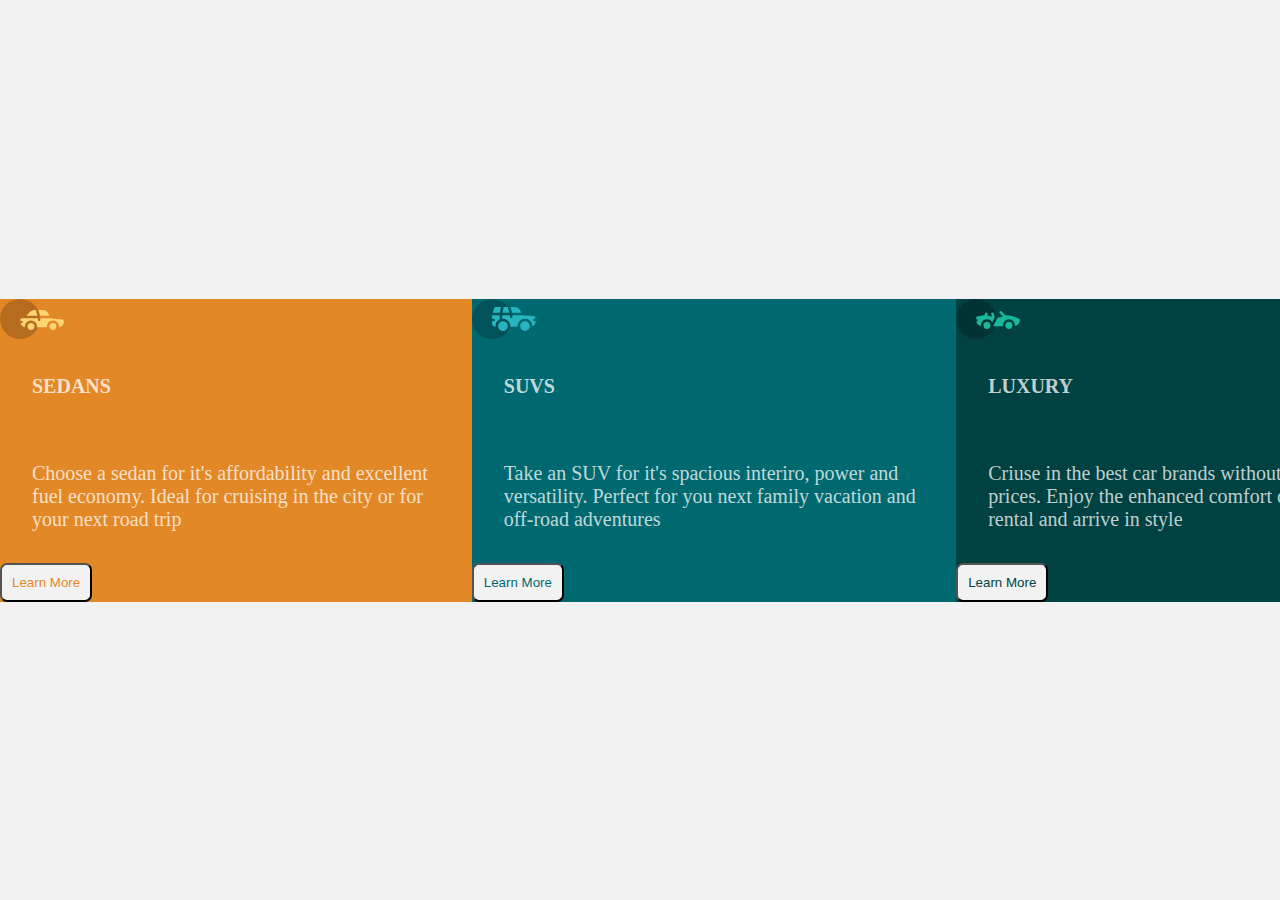
==== index.html @ 6d18d848 "Add files via upload" ====
<!DOCTYPE html>
<html lang="en">
  <head>
    <meta charset="UTF-8" />
    <meta http-equiv="X-UA-Compatible" content="IE=edge" />
    <meta name="viewport" content="width=device-width, initial-scale=1.0" />
    <title>Document</title>
    <link rel="stylesheet" href="flexstyle.css" />
  </head>
  <body>
    <main>
      <div id="sedan">
        <img src="icon-sedans.svg" alt="car" />
        <h2>SEDANS</h2>
        <p>
          Choose a sedan for it's affordability and excellent fuel economy.
          Ideal for cruising in the city or for your next road trip
        </p>
        <button class="sedan">Learn More</button>
      </div>
      <div id="suv">
        <img src="icon-suvs.svg" alt="car" />
        <h2>SUVS</h2>
        <p>
          Take an SUV for it's spacious interiro, power and versatility. Perfect
          for you next family vacation and off-road adventures
        </p>
        <button class="suv">Learn More</button>
      </div>
      <div id="luxury">
        <img src="icon-luxury.svg" alt="car" />
        <h2>LUXURY</h2>
        <p>
          Criuse in the best car brands without any bloated prices. Enjoy the
          enhanced comfort of a luxury rental and arrive in style
        </p>
        <button class="luxury">Learn More</button>
      </div>
    </main>
  </body>
</html>
---- flexstyle.css ----
/* CSS RESET */
* {
  margin: 0px;
  padding: 0px;
  box-sizing: border-box;
}
body {
  background-color: hsl(0, 0%, 95%);
}
main {
  display: flex;
  margin: auto;
  justify-content: center;
  align-items: center;
  height: 100vh;
  width: 1440px;
}

#sedan {
  background-color: hsl(31, 77%, 52%);
}
.sedan {
  color: hsl(31, 77%, 52%);
}
div {
  justify-content: center;
  /* width: 100%; */
  /* align-items: center; */
}
#suv {
  background-color: hsl(184, 100%, 22%);
}
.suv {
  color: hsl(184, 100%, 22%);
}
#luxury {
  background-color: hsl(179, 100%, 13%);
}
.luxury {
  color: hsl(179, 100%, 13%);
}
button {
  background-color: hsl(0, 0%, 95%);
  padding: 10px;

  border-radius: 7px;
}
p,
h2 {
  color: hsla(0, 0%, 100%, 0.75);
  padding: 2rem;
  font-size: 20px;
}
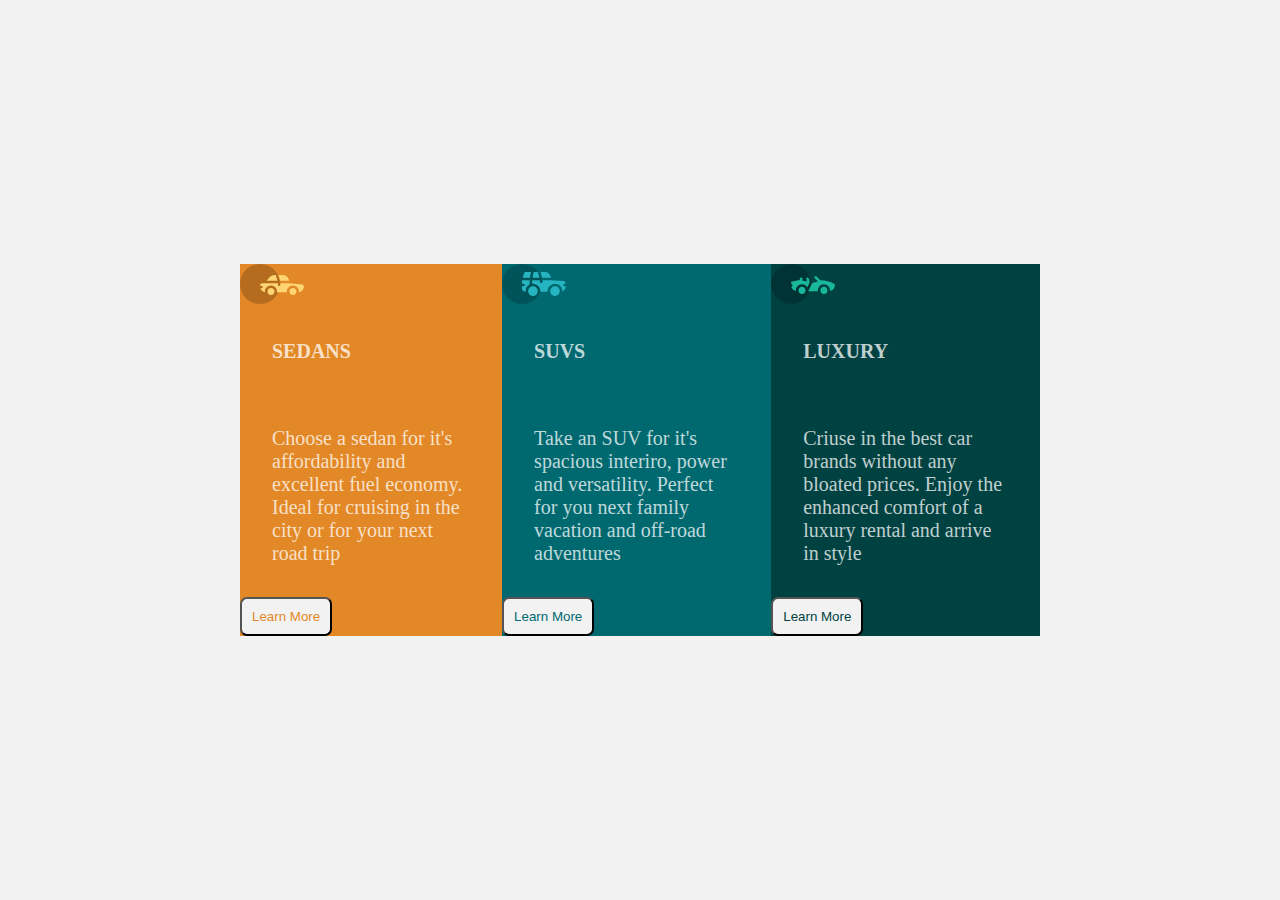
==== commit 26f3b065: "h2 to h1" ====
--- a/index.html
+++ b/index.html
@@ -4,14 +4,14 @@
     <meta charset="UTF-8" />
     <meta http-equiv="X-UA-Compatible" content="IE=edge" />
     <meta name="viewport" content="width=device-width, initial-scale=1.0" />
-    <title>Document</title>
+    <title>Flex Task</title>
     <link rel="stylesheet" href="flexstyle.css" />
   </head>
   <body>
     <main>
       <div id="sedan">
         <img src="icon-sedans.svg" alt="car" />
-        <h2>SEDANS</h2>
+        <h1>SEDANS</h1>
         <p>
           Choose a sedan for it's affordability and excellent fuel economy.
           Ideal for cruising in the city or for your next road trip
@@ -20,7 +20,7 @@
       </div>
       <div id="suv">
         <img src="icon-suvs.svg" alt="car" />
-        <h2>SUVS</h2>
+        <h1>SUVS</h1>
         <p>
           Take an SUV for it's spacious interiro, power and versatility. Perfect
           for you next family vacation and off-road adventures
@@ -29,7 +29,7 @@
       </div>
       <div id="luxury">
         <img src="icon-luxury.svg" alt="car" />
-        <h2>LUXURY</h2>
+        <h1>LUXURY</h1>
         <p>
           Criuse in the best car brands without any bloated prices. Enjoy the
           enhanced comfort of a luxury rental and arrive in style
--- a/flexstyle.css
+++ b/flexstyle.css
@@ -13,7 +13,7 @@
   justify-content: center;
   align-items: center;
   height: 100vh;
-  width: 1440px;
+  width: 800px;
 }
 
 #sedan {
@@ -46,7 +46,7 @@
   border-radius: 7px;
 }
 p,
-h2 {
+h1 {
   color: hsla(0, 0%, 100%, 0.75);
   padding: 2rem;
   font-size: 20px;
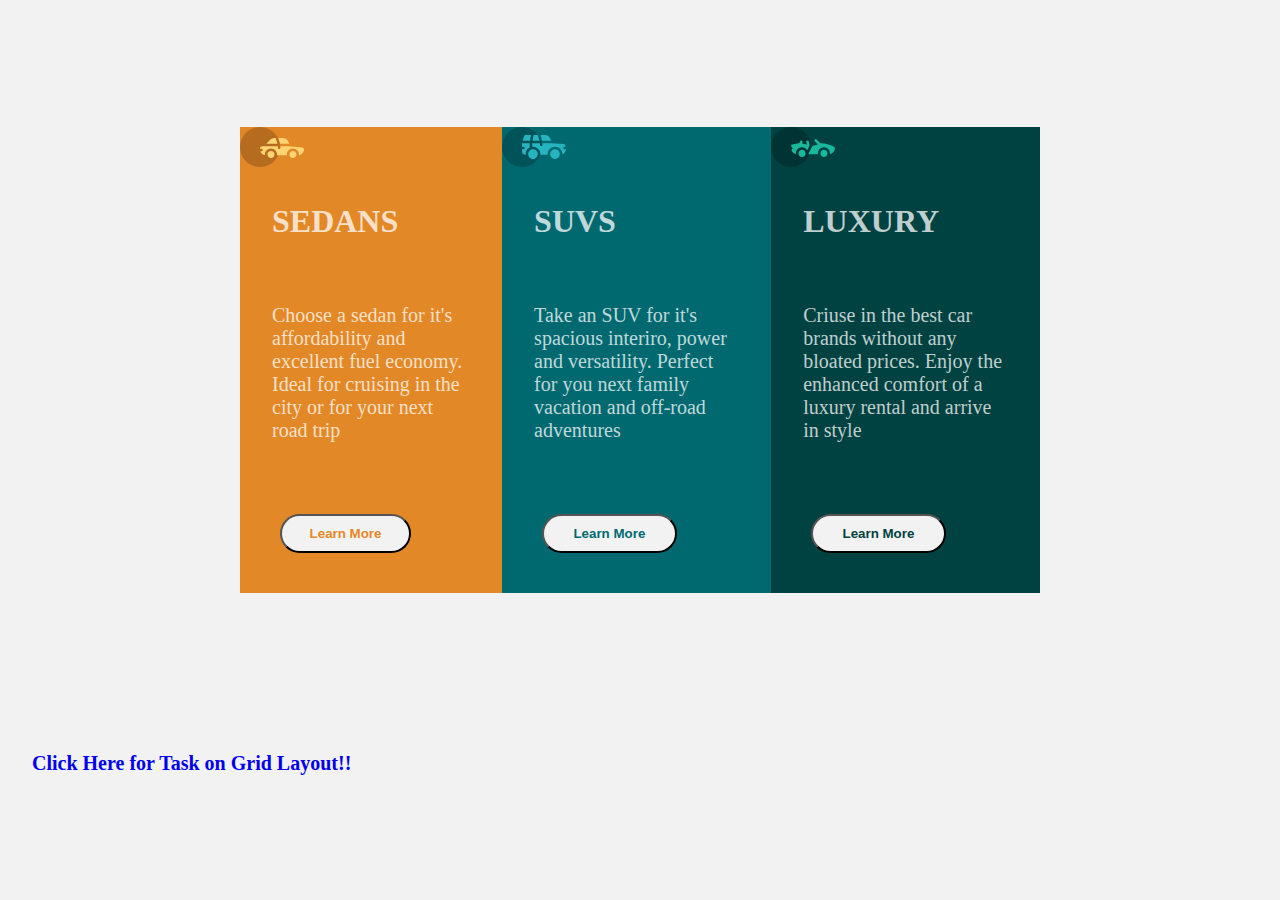
==== commit 7fbf0c9d: "linking grid" ====
--- a/index.html
+++ b/index.html
@@ -16,7 +16,7 @@
           Choose a sedan for it's affordability and excellent fuel economy.
           Ideal for cruising in the city or for your next road trip
         </p>
-        <button class="sedan">Learn More</button>
+        <button><a href="#" class="sedan">Learn More</a></button>
       </div>
       <div id="suv">
         <img src="icon-suvs.svg" alt="car" />
@@ -25,7 +25,7 @@
           Take an SUV for it's spacious interiro, power and versatility. Perfect
           for you next family vacation and off-road adventures
         </p>
-        <button class="suv">Learn More</button>
+        <button><a href="#" class="suv">Learn More</a></button>
       </div>
       <div id="luxury">
         <img src="icon-luxury.svg" alt="car" />
@@ -34,8 +34,13 @@
           Criuse in the best car brands without any bloated prices. Enjoy the
           enhanced comfort of a luxury rental and arrive in style
         </p>
-        <button class="luxury">Learn More</button>
+        <button><a href="#" class="luxury">Learn More</a></button>
       </div>
     </main>
+    <footer>
+      <nav>
+        <p><a href="grid.html" target="_blank">Click Here for Task on Grid Layout!!</a></p>
+      </nav>
+    </footer>
   </body>
 </html>
--- a/flexstyle.css
+++ b/flexstyle.css
@@ -12,21 +12,16 @@
   margin: auto;
   justify-content: center;
   align-items: center;
-  height: 100vh;
+  height: 80vh;
   width: 800px;
 }
-
 #sedan {
   background-color: hsl(31, 77%, 52%);
 }
 .sedan {
   color: hsl(31, 77%, 52%);
 }
-div {
-  justify-content: center;
-  /* width: 100%; */
-  /* align-items: center; */
-}
+
 #suv {
   background-color: hsl(184, 100%, 22%);
 }
@@ -42,12 +37,21 @@
 button {
   background-color: hsl(0, 0%, 95%);
   padding: 10px;
-
-  border-radius: 7px;
+  border-radius: 20px;
+  width: 50%;
+  margin: 40px;
 }
-p,
-h1 {
+p {
   color: hsla(0, 0%, 100%, 0.75);
   padding: 2rem;
   font-size: 20px;
 }
+h1 {
+  color: hsla(0, 0%, 100%, 0.75);
+  padding: 2rem;
+}
+a:link, :visited{
+  text-decoration: none;
+  font-weight: bold;
+
+}
